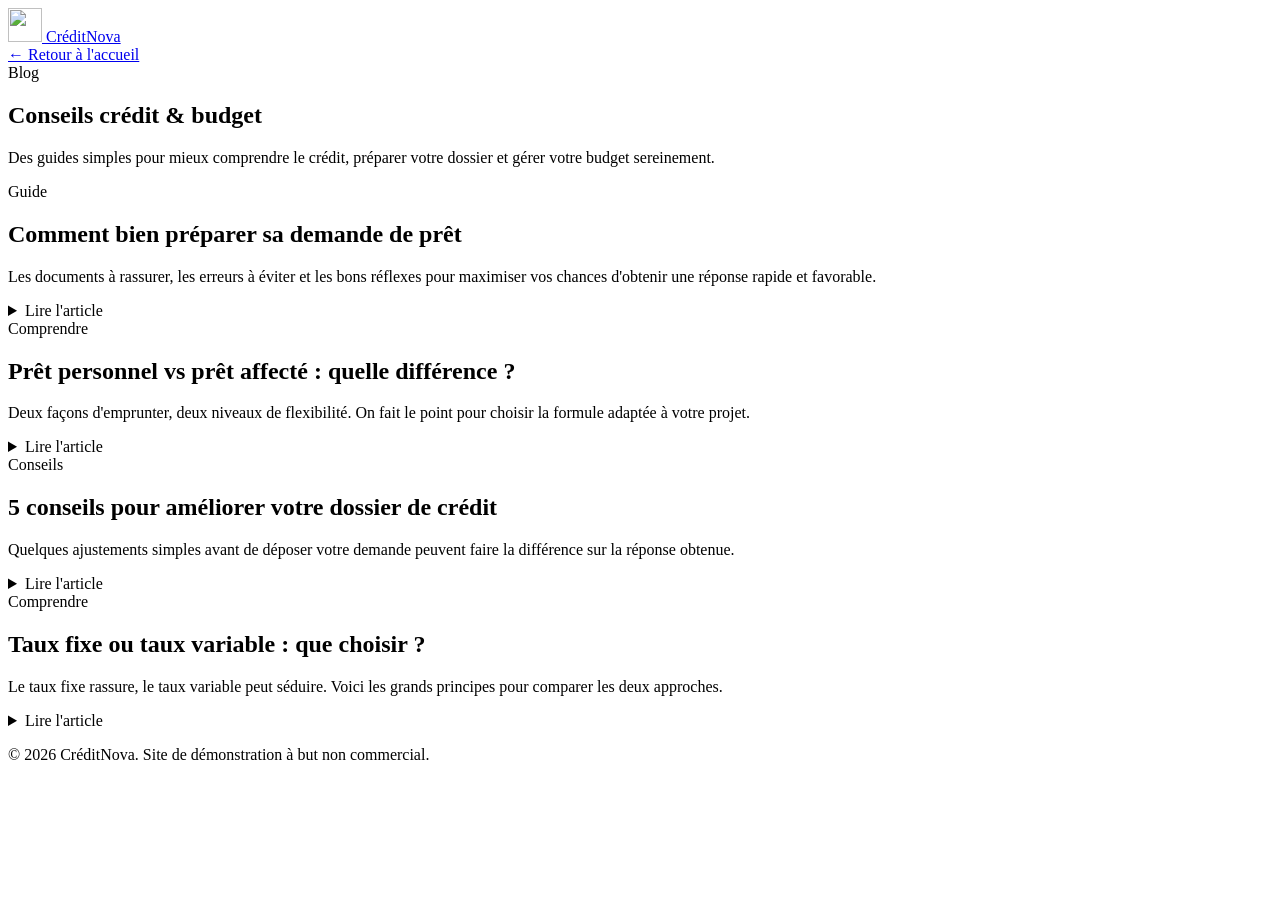
==== blog.html @ f24dfcf0 "Add files via upload" ====
<!DOCTYPE html>
<html lang="fr">
<head>
<meta charset="UTF-8">
<meta name="viewport" content="width=device-width, initial-scale=1.0">
<title>Blog — CréditNova</title>
<meta name="description" content="Conseils et guides pratiques sur le crédit, l'emprunt et la gestion de budget.">
<link rel="icon" type="image/svg+xml" href="images/favicon.svg">
<link rel="preconnect" href="https://fonts.googleapis.com">
<link rel="preconnect" href="https://fonts.gstatic.com" crossorigin>
<link href="https://fonts.googleapis.com/css2?family=Poppins:wght@400;500;600;700;800&family=Inter:wght@400;500;600;700&display=swap" rel="stylesheet">
<link rel="stylesheet" href="css/style.css">
<link rel="stylesheet" href="css/blog.css">
</head>
<body>

<header class="site-header">
  <div class="container header-inner">
    <a href="index.html" class="logo">
      <span class="logo-mark"><img src="images/favicon.svg" width="34" height="34" alt=""></span>
      <span class="logo-text">Crédit<span class="accent-text">Nova</span></span>
    </a>
    <div class="header-actions">
      <a href="index.html" class="btn btn-ghost">← Retour à l'accueil</a>
    </div>
  </div>
</header>

<section class="blog-hero">
  <div class="container">
    <span class="eyebrow eyebrow-blue">Blog</span>
    <h1>Conseils crédit &amp; budget</h1>
    <p>Des guides simples pour mieux comprendre le crédit, préparer votre dossier et gérer votre budget sereinement.</p>
  </div>
</section>

<section class="blog-section">
  <div class="container">
    <div class="blog-grid">

      <article class="blog-card blog-card-blue">
        <span class="blog-tag">Guide</span>
        <h2>Comment bien préparer sa demande de prêt</h2>
        <p class="blog-excerpt">Les documents à rassurer, les erreurs à éviter et les bons réflexes pour maximiser vos chances d'obtenir une réponse rapide et favorable.</p>
        <details class="blog-details">
          <summary>Lire l'article</summary>
          <p>Avant de déposer une demande de prêt, prenez le temps de rassembler les informations essentielles : votre situation professionnelle, vos revenus mensuels nets, vos charges fixes et l'objet précis de votre projet. Plus votre dossier est clair, plus l'analyse est rapide.</p>
          <p>Évitez les demandes floues sur le montant : utilisez un simulateur pour définir un montant et une durée cohérents avec votre capacité de remboursement, plutôt que de demander « le maximum possible ».</p>
          <p>Enfin, vérifiez que vos coordonnées (e-mail, téléphone) sont à jour : c'est souvent par ce canal que la première réponse de principe vous parvient.</p>
        </details>
      </article>

      <article class="blog-card blog-card-purple">
        <span class="blog-tag">Comprendre</span>
        <h2>Prêt personnel vs prêt affecté : quelle différence ?</h2>
        <p class="blog-excerpt">Deux façons d'emprunter, deux niveaux de flexibilité. On fait le point pour choisir la formule adaptée à votre projet.</p>
        <details class="blog-details">
          <summary>Lire l'article</summary>
          <p>Le prêt personnel (ou prêt non affecté) vous laisse libre d'utiliser les fonds comme vous le souhaitez, sans justificatif à fournir : voyage, événement familial, trésorerie ponctuelle.</p>
          <p>Le prêt affecté, à l'inverse, est lié à un achat précis (véhicule, travaux) et son déblocage est conditionné à la présentation d'un justificatif (facture, bon de commande). En contrepartie, il offre parfois des conditions légèrement plus avantageuses.</p>
          <p>Le choix dépend donc surtout de la nature de votre projet et de votre besoin de flexibilité.</p>
        </details>
      </article>

      <article class="blog-card blog-card-orange">
        <span class="blog-tag">Conseils</span>
        <h2>5 conseils pour améliorer votre dossier de crédit</h2>
        <p class="blog-excerpt">Quelques ajustements simples avant de déposer votre demande peuvent faire la différence sur la réponse obtenue.</p>
        <details class="blog-details">
          <summary>Lire l'article</summary>
          <ul>
            <li>Stabilisez votre situation bancaire quelques mois avant la demande (évitez les découverts répétés).</li>
            <li>Réduisez si possible vos crédits en cours, ou envisagez un regroupement de crédits.</li>
            <li>Choisissez une durée de remboursement réaliste : une mensualité trop élevée par rapport à vos revenus complique l'analyse du dossier.</li>
            <li>Préparez vos justificatifs de revenus et d'identité à l'avance.</li>
            <li>Soyez précis et honnête sur l'objet du prêt : cela facilite l'étude de votre demande.</li>
          </ul>
        </details>
      </article>

      <article class="blog-card blog-card-green">
        <span class="blog-tag">Comprendre</span>
        <h2>Taux fixe ou taux variable : que choisir ?</h2>
        <p class="blog-excerpt">Le taux fixe rassure, le taux variable peut séduire. Voici les grands principes pour comparer les deux approches.</p>
        <details class="blog-details">
          <summary>Lire l'article</summary>
          <p>Un taux fixe reste identique pendant toute la durée du prêt : vos mensualités sont stables et prévisibles du premier au dernier mois, ce qui facilite la gestion de votre budget.</p>
          <p>Un taux variable évolue en fonction d'un indice de référence : il peut baisser, mais aussi augmenter, ce qui fait varier vos mensualités à la hausse comme à la baisse.</p>
          <p>Pour un crédit à la consommation sur une durée courte à moyenne, la plupart des emprunteurs privilégient la visibilité d'un taux fixe — c'est d'ailleurs le fonctionnement retenu par défaut sur notre simulateur.</p>
        </details>
      </article>

    </div>
  </div>
</section>

<footer class="site-footer">
  <div class="container footer-bottom">
    <p>© 2026 CréditNova. Site de démonstration à but non commercial.</p>
  </div>
</footer>

</body>
</html>
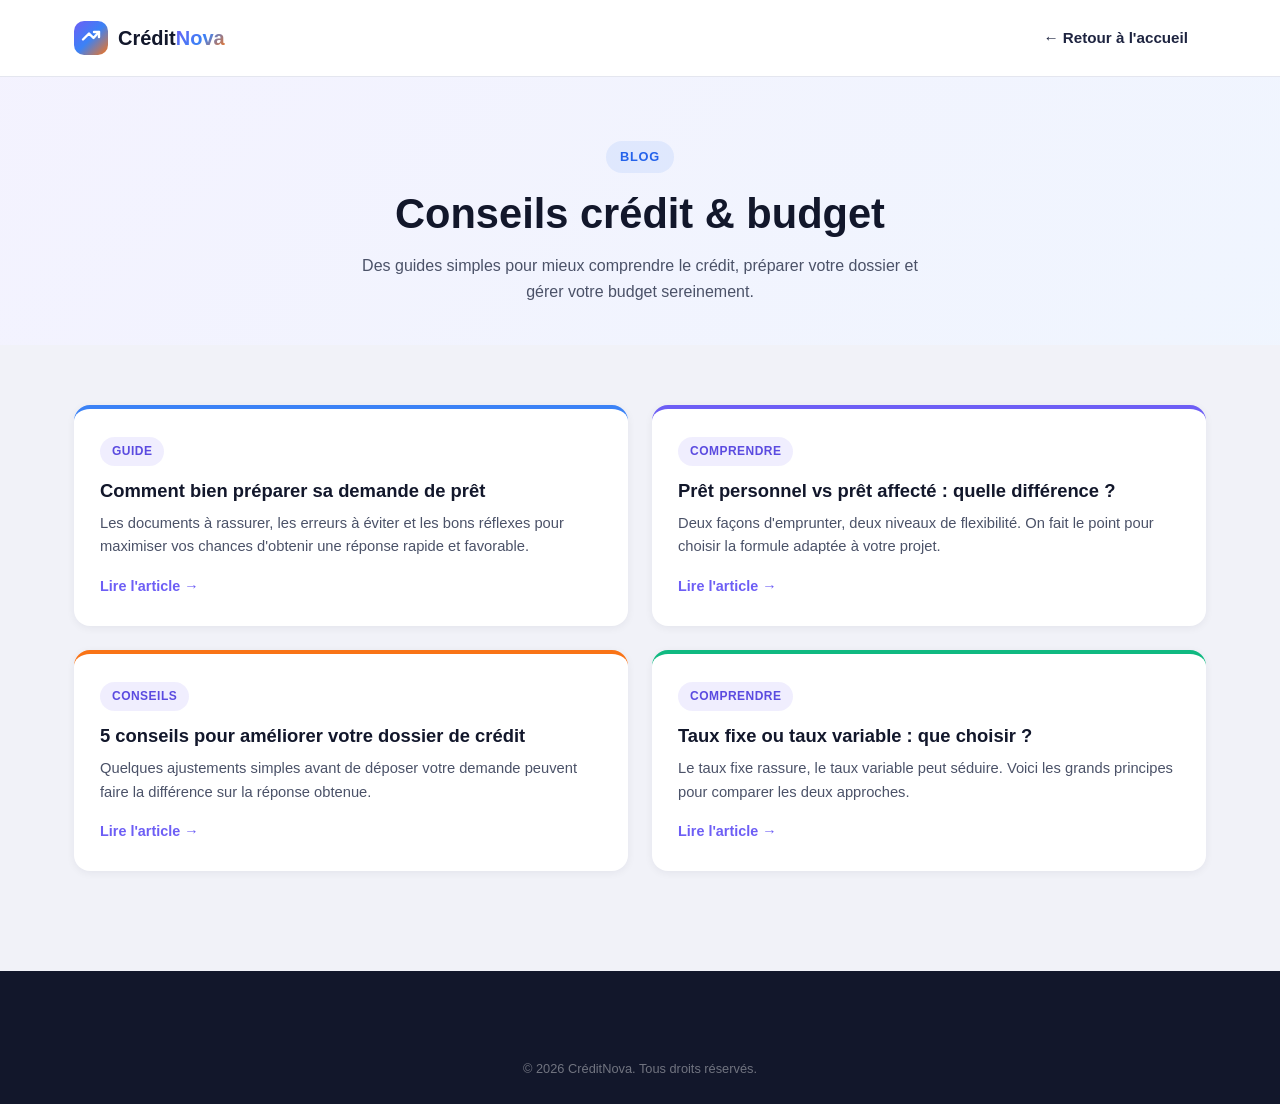
==== commit 6b3fd1ac: "Add files via upload" ====
--- a/blog.html
+++ b/blog.html
@@ -1,6 +1,23 @@
 <!DOCTYPE html>
 <html lang="fr">
 <head>
+<!-- Meta Pixel Code -->
+<script>
+!function(f,b,e,v,n,t,s)
+{if(f.fbq)return;n=f.fbq=function(){n.callMethod?
+n.callMethod.apply(n,arguments):n.queue.push(arguments)};
+if(!f._fbq)f._fbq=n;n.push=n;n.loaded=!0;n.version='2.0';
+n.queue=[];t=b.createElement(e);t.async=!0;
+t.src=v;s=b.getElementsByTagName(e)[0];
+s.parentNode.insertBefore(t,s)}(window, document,'script',
+'https://connect.facebook.net/en_US/fbevents.js');
+fbq('init', '959304800539986');
+fbq('track', 'PageView');
+</script>
+<noscript><img height="1" width="1" style="display:none"
+src="https://www.facebook.com/tr?id=959304800539986&ev=PageView&noscript=1"
+/></noscript>
+<!-- End Meta Pixel Code -->
 <meta charset="UTF-8">
 <meta name="viewport" content="width=device-width, initial-scale=1.0">
 <title>Blog — CréditNova</title>
@@ -96,7 +113,7 @@
 
 <footer class="site-footer">
   <div class="container footer-bottom">
-    <p>© 2026 CréditNova. Site de démonstration à but non commercial.</p>
+    <p>© 2026 CréditNova. Tous droits réservés.</p>
   </div>
 </footer>
 
--- a/css/style.css
+++ b/css/style.css
@@ -0,0 +1,831 @@
+/* ==========================================================================
+   CréditNova — Design system
+   ========================================================================== */
+
+:root {
+  /* Multi-color brand palette */
+  --blue: #3B82F6;
+  --blue-dark: #2563EB;
+  --purple: #6D5EF5;
+  --purple-dark: #5B4BE0;
+  --orange: #F97316;
+  --orange-dark: #EA580C;
+  --green: #10B981;
+  --pink: #F43F5E;
+
+  --ink-900: #12172B;
+  --ink-800: #1E2440;
+  --ink-600: #4B5268;
+  --ink-400: #8B90A6;
+  --ink-200: #E4E6EF;
+  --ink-100: #F1F2F8;
+  --white: #FFFFFF;
+
+  --grad-primary: linear-gradient(135deg, var(--purple) 0%, var(--blue) 55%, var(--orange) 100%);
+  --grad-cta: linear-gradient(135deg, var(--orange) 0%, var(--pink) 100%);
+  --grad-soft: linear-gradient(135deg, rgba(109,94,245,0.08), rgba(59,130,246,0.08));
+
+  --shadow-sm: 0 2px 8px rgba(18,23,43,0.06);
+  --shadow-md: 0 8px 24px rgba(18,23,43,0.08);
+  --shadow-lg: 0 20px 48px rgba(18,23,43,0.14);
+  --shadow-cta: 0 12px 28px rgba(249,115,22,0.35);
+
+  --radius-sm: 10px;
+  --radius-md: 16px;
+  --radius-lg: 24px;
+  --radius-pill: 999px;
+
+  --font-heading: 'Poppins', 'Segoe UI', sans-serif;
+  --font-body: 'Inter', 'Segoe UI', sans-serif;
+}
+
+* { box-sizing: border-box; margin: 0; padding: 0; }
+
+html { scroll-behavior: smooth; }
+
+body {
+  font-family: var(--font-body);
+  color: var(--ink-800);
+  background: var(--white);
+  line-height: 1.6;
+  -webkit-font-smoothing: antialiased;
+}
+
+img { max-width: 100%; display: block; }
+
+a { text-decoration: none; color: inherit; }
+
+ul { list-style: none; }
+
+h1, h2, h3, h4 { font-family: var(--font-heading); color: var(--ink-900); line-height: 1.2; }
+
+.container {
+  width: 100%;
+  max-width: 1180px;
+  margin: 0 auto;
+  padding: 0 24px;
+}
+
+.container-narrow { max-width: 780px; }
+
+.accent-text { background: var(--grad-primary); -webkit-background-clip: text; background-clip: text; color: transparent; }
+
+.text-gradient { background: var(--grad-primary); -webkit-background-clip: text; background-clip: text; color: transparent; }
+
+/* ===================== Buttons ===================== */
+.btn {
+  display: inline-flex;
+  align-items: center;
+  gap: 8px;
+  padding: 13px 26px;
+  border-radius: var(--radius-pill);
+  font-weight: 600;
+  font-size: 0.95rem;
+  border: none;
+  cursor: pointer;
+  transition: transform 0.2s ease, box-shadow 0.2s ease, background 0.2s ease;
+  white-space: nowrap;
+}
+.btn:hover { transform: translateY(-2px); }
+
+.btn-primary {
+  background: var(--ink-900);
+  color: var(--white);
+}
+.btn-primary:hover { background: var(--purple-dark); }
+
+.btn-ghost {
+  background: transparent;
+  color: var(--ink-800);
+  padding: 13px 18px;
+}
+.btn-ghost:hover { color: var(--purple); transform: none; }
+
+.btn-cta {
+  background: var(--grad-cta);
+  color: var(--white);
+  box-shadow: var(--shadow-cta);
+  padding: 15px 30px;
+  font-size: 1rem;
+}
+.btn-cta:hover { box-shadow: 0 16px 34px rgba(244,63,94,0.4); }
+.btn-cta svg { transition: transform 0.2s ease; }
+.btn-cta:hover svg { transform: translateX(3px); }
+
+.btn-lg { padding: 17px 38px; font-size: 1.05rem; }
+
+/* ===================== Header ===================== */
+.site-header {
+  position: sticky;
+  top: 0;
+  z-index: 100;
+  background: rgba(255,255,255,0.85);
+  backdrop-filter: blur(10px);
+  border-bottom: 1px solid var(--ink-200);
+}
+
+.header-inner {
+  display: flex;
+  align-items: center;
+  justify-content: space-between;
+  height: 76px;
+  gap: 24px;
+}
+
+.logo {
+  display: flex;
+  align-items: center;
+  gap: 10px;
+  font-family: var(--font-heading);
+  font-weight: 700;
+  font-size: 1.25rem;
+  color: var(--ink-900);
+  flex-shrink: 0;
+}
+
+.main-nav {
+  display: flex;
+  align-items: center;
+  gap: 18px;
+  flex: 1;
+  justify-content: center;
+}
+.main-nav a {
+  font-weight: 500;
+  font-size: 0.85rem;
+  color: var(--ink-600);
+  position: relative;
+  padding: 6px 0;
+  white-space: nowrap;
+  transition: color 0.2s ease;
+}
+.main-nav a:hover { color: var(--purple); }
+
+.header-actions { display: flex; align-items: center; gap: 8px; }
+
+.burger {
+  display: none;
+  flex-direction: column;
+  gap: 5px;
+  background: none;
+  border: none;
+  cursor: pointer;
+  padding: 8px;
+}
+.burger span { width: 22px; height: 2px; background: var(--ink-800); border-radius: 2px; }
+
+/* ===================== Hero ===================== */
+.hero {
+  position: relative;
+  overflow: hidden;
+  padding: 72px 0 60px;
+  background-image: linear-gradient(rgba(255,255,255,0.9), rgba(255,255,255,0.94)), url('https://images.unsplash.com/photo-1551135049-8a33b5883817?q=70&w=1800&auto=format&fit=crop');
+  background-size: cover;
+  background-position: center;
+}
+
+.hero-blob {
+  position: absolute;
+  border-radius: 50%;
+  filter: blur(60px);
+  opacity: 0.35;
+  z-index: 0;
+}
+.blob-1 { width: 420px; height: 420px; background: var(--purple); top: -180px; left: -120px; }
+.blob-2 { width: 360px; height: 360px; background: var(--orange); bottom: -160px; right: -100px; opacity: 0.25;}
+.blob-3 { width: 280px; height: 280px; background: var(--blue); top: 200px; right: 10%; opacity: 0.2; }
+
+.hero-inner {
+  position: relative;
+  z-index: 1;
+  display: grid;
+  grid-template-columns: 1.05fr 0.95fr;
+  gap: 48px;
+  align-items: center;
+}
+
+.badge-pill {
+  display: inline-block;
+  background: var(--white);
+  border: 1px solid var(--ink-200);
+  box-shadow: var(--shadow-sm);
+  padding: 8px 16px;
+  border-radius: var(--radius-pill);
+  font-size: 0.85rem;
+  font-weight: 600;
+  color: var(--ink-600);
+  margin-bottom: 22px;
+}
+
+.hero h1 {
+  font-size: clamp(2.2rem, 4vw, 3.1rem);
+  font-weight: 700;
+  margin-bottom: 20px;
+  letter-spacing: -0.5px;
+}
+
+.hero-sub {
+  font-size: 1.08rem;
+  color: var(--ink-600);
+  max-width: 520px;
+  margin-bottom: 28px;
+}
+
+.hero-points { display: flex; flex-direction: column; gap: 12px; margin-bottom: 36px; }
+.hero-points li { display: flex; align-items: center; gap: 10px; font-weight: 500; color: var(--ink-800); font-size: 0.98rem; }
+.dot { width: 10px; height: 10px; border-radius: 50%; flex-shrink: 0; }
+.dot-blue { background: var(--blue); }
+.dot-purple { background: var(--purple); }
+.dot-orange { background: var(--orange); }
+
+.hero-trust { display: flex; gap: 36px; }
+.trust-item { display: flex; flex-direction: column; }
+.trust-item strong { font-family: var(--font-heading); font-size: 1.5rem; color: var(--ink-900); }
+.trust-item span { font-size: 0.85rem; color: var(--ink-400); }
+
+.hero-visual { position: relative; display: flex; align-items: center; justify-content: center; }
+.hero-image-wrap { width: 100%; max-width: 420px; }
+.hero-graphic { width: 100%; }
+
+.floating-card {
+  position: absolute;
+  display: flex;
+  align-items: center;
+  gap: 12px;
+  background: var(--white);
+  border-radius: var(--radius-md);
+  box-shadow: var(--shadow-lg);
+  padding: 14px 18px;
+  z-index: 2;
+  animation: float 4s ease-in-out infinite;
+}
+.card-top { top: 6%; left: -4%; }
+.card-bottom { bottom: 8%; right: -6%; animation-delay: 1.2s; }
+
+@keyframes float {
+  0%, 100% { transform: translateY(0); }
+  50% { transform: translateY(-10px); }
+}
+
+.fc-icon {
+  width: 38px; height: 38px;
+  border-radius: 50%;
+  display: flex; align-items: center; justify-content: center;
+  font-weight: 700;
+  color: var(--white);
+  font-size: 1rem;
+  flex-shrink: 0;
+}
+.fc-green { background: var(--green); }
+.fc-purple { background: var(--purple); }
+
+.floating-card strong { display: block; font-size: 0.9rem; color: var(--ink-900); }
+.floating-card small { color: var(--ink-400); font-size: 0.78rem; }
+
+/* ===================== Section heading ===================== */
+.section-heading { text-align: center; max-width: 640px; margin: 0 auto 48px; }
+.section-heading h2 { font-size: clamp(1.7rem, 3vw, 2.3rem); margin: 14px 0 12px; }
+.section-heading p { color: var(--ink-600); font-size: 1.02rem; }
+
+.eyebrow {
+  display: inline-block;
+  font-size: 0.8rem;
+  font-weight: 700;
+  text-transform: uppercase;
+  letter-spacing: 0.06em;
+  padding: 6px 14px;
+  border-radius: var(--radius-pill);
+}
+.eyebrow-blue { background: rgba(59,130,246,0.1); color: var(--blue-dark); }
+.eyebrow-purple { background: rgba(109,94,245,0.1); color: var(--purple-dark); }
+.eyebrow-orange { background: rgba(249,115,22,0.1); color: var(--orange-dark); }
+.eyebrow-white { background: rgba(255,255,255,0.15); color: var(--white); }
+
+.section-heading-light h2 { color: var(--white); }
+.section-heading-light p { color: rgba(255,255,255,0.75); }
+
+/* ===================== Crédit (types de prêts) ===================== */
+.credit-section {
+  padding: 90px 0;
+  background-image: linear-gradient(rgba(255,255,255,0.93), rgba(255,255,255,0.96)), url('https://images.unsplash.com/photo-1624555130581-1d9cca783bc0?q=70&w=1800&auto=format&fit=crop');
+  background-size: cover;
+  background-position: center;
+}
+
+.credit-grid {
+  display: grid;
+  grid-template-columns: repeat(3, 1fr);
+  gap: 24px;
+}
+
+.credit-card {
+  background: var(--white);
+  border-radius: var(--radius-md);
+  padding: 30px 26px;
+  box-shadow: var(--shadow-sm);
+  border-top: 4px solid transparent;
+  display: flex;
+  flex-direction: column;
+  transition: transform 0.2s ease, box-shadow 0.2s ease;
+}
+.credit-card:hover { transform: translateY(-6px); box-shadow: var(--shadow-md); }
+.cc-border-blue { border-top-color: var(--blue); }
+.cc-border-purple { border-top-color: var(--purple); }
+.cc-border-orange { border-top-color: var(--orange); }
+.cc-border-green { border-top-color: var(--green); }
+.cc-border-pink { border-top-color: var(--pink); }
+
+.credit-icon {
+  width: 52px; height: 52px;
+  border-radius: var(--radius-sm);
+  display: flex; align-items: center; justify-content: center;
+  font-size: 1.4rem;
+  margin-bottom: 18px;
+}
+.icon-pink { background: rgba(244,63,94,0.1); }
+
+.credit-card h3 { font-size: 1.1rem; margin-bottom: 10px; }
+.credit-card p { color: var(--ink-600); font-size: 0.92rem; margin-bottom: 18px; flex: 1; }
+
+.credit-range {
+  display: inline-block;
+  font-size: 0.78rem;
+  font-weight: 600;
+  color: var(--ink-600);
+  background: var(--ink-100);
+  padding: 6px 12px;
+  border-radius: var(--radius-pill);
+  margin-bottom: 16px;
+  width: fit-content;
+}
+
+.credit-link {
+  font-size: 0.9rem;
+  font-weight: 600;
+  color: var(--purple);
+  transition: gap 0.2s ease;
+}
+.credit-link:hover { color: var(--purple-dark); }
+
+/* ===================== Simulator ===================== */
+.simulator-section {
+  padding: 70px 0 90px;
+  background-image: linear-gradient(rgba(241,242,248,0.94), rgba(241,242,248,0.97)), url('https://images.unsplash.com/photo-1688380692117-63178554d76d?q=70&w=1800&auto=format&fit=crop');
+  background-size: cover;
+  background-position: center;
+}
+
+.simulator-card {
+  background: var(--white);
+  border-radius: var(--radius-lg);
+  box-shadow: var(--shadow-lg);
+  padding: 44px;
+  max-width: 980px;
+  margin: 0 auto;
+}
+
+.simulator-grid {
+  display: grid;
+  grid-template-columns: 1fr 1fr;
+  gap: 44px;
+}
+
+.sim-block-head { display: flex; align-items: center; gap: 14px; margin-bottom: 22px; }
+.sim-block-head h3 { font-size: 1.15rem; margin-bottom: 2px; }
+.sim-block-head p { color: var(--ink-400); font-size: 0.88rem; }
+
+.step-number {
+  width: 34px; height: 34px;
+  border-radius: 50%;
+  display: flex; align-items: center; justify-content: center;
+  color: var(--white);
+  font-weight: 700;
+  font-family: var(--font-heading);
+  flex-shrink: 0;
+}
+.step-blue { background: var(--grad-primary); }
+.step-purple { background: linear-gradient(135deg, var(--purple), var(--pink)); }
+
+.amount-display {
+  display: flex;
+  align-items: baseline;
+  gap: 6px;
+  font-family: var(--font-heading);
+  font-size: 2.6rem;
+  font-weight: 700;
+  color: var(--ink-900);
+  margin-bottom: 18px;
+}
+.currency { font-size: 1.6rem; color: var(--purple); font-weight: 600; }
+.currency-suffix { order: 2; margin-left: 4px; }
+
+/* Range sliders */
+.slider {
+  -webkit-appearance: none;
+  appearance: none;
+  width: 100%;
+  height: 8px;
+  border-radius: var(--radius-pill);
+  background: var(--ink-200);
+  outline: none;
+  margin-bottom: 10px;
+  cursor: pointer;
+}
+.slider-blue { background: linear-gradient(90deg, var(--blue) 0%, var(--ink-200) 0%); }
+.slider-purple { background: linear-gradient(90deg, var(--purple) 0%, var(--ink-200) 0%); }
+
+.slider::-webkit-slider-thumb {
+  -webkit-appearance: none;
+  appearance: none;
+  width: 24px; height: 24px;
+  border-radius: 50%;
+  background: var(--white);
+  border: 4px solid var(--purple);
+  box-shadow: var(--shadow-md);
+  cursor: pointer;
+  transition: transform 0.15s ease;
+}
+.slider-blue::-webkit-slider-thumb { border-color: var(--blue); }
+.slider-purple::-webkit-slider-thumb { border-color: var(--purple); }
+.slider::-webkit-slider-thumb:hover { transform: scale(1.12); }
+
+.slider::-moz-range-thumb {
+  width: 22px; height: 22px;
+  border-radius: 50%;
+  background: var(--white);
+  border: 4px solid var(--purple);
+  box-shadow: var(--shadow-md);
+  cursor: pointer;
+}
+.slider-blue::-moz-range-thumb { border-color: var(--blue); }
+.slider-purple::-moz-range-thumb { border-color: var(--purple); }
+.slider::-moz-range-track { height: 8px; border-radius: var(--radius-pill); background: var(--ink-200); }
+
+.range-labels { display: flex; justify-content: space-between; font-size: 0.82rem; color: var(--ink-400); margin-bottom: 22px; }
+
+.quick-chips { display: flex; flex-wrap: wrap; gap: 8px; }
+.chip {
+  padding: 8px 16px;
+  border-radius: var(--radius-pill);
+  border: 1px solid var(--ink-200);
+  background: var(--white);
+  color: var(--ink-600);
+  font-size: 0.85rem;
+  font-weight: 500;
+  cursor: pointer;
+  transition: all 0.2s ease;
+}
+.chip:hover { border-color: var(--purple); color: var(--purple); }
+.chip.active { background: var(--grad-primary); color: var(--white); border-color: transparent; }
+
+/* Result bar */
+.sim-result {
+  display: flex;
+  align-items: center;
+  justify-content: space-between;
+  background: var(--grad-soft);
+  border-radius: var(--radius-md);
+  padding: 28px 32px;
+  margin-top: 40px;
+  flex-wrap: wrap;
+  gap: 20px;
+}
+.result-item { display: flex; flex-direction: column; align-items: flex-start; gap: 4px; }
+.result-label { font-size: 0.82rem; color: var(--ink-600); font-weight: 500; }
+.result-value { font-family: var(--font-heading); font-size: 2.1rem; font-weight: 700; color: var(--ink-900); }
+.result-value-sm { font-size: 1.5rem; }
+.result-hint { font-size: 0.78rem; color: var(--ink-400); }
+.result-divider { width: 1px; height: 46px; background: var(--ink-200); }
+
+.sim-footer {
+  display: flex;
+  align-items: center;
+  justify-content: space-between;
+  gap: 24px;
+  margin-top: 32px;
+  flex-wrap: wrap;
+}
+.disclaimer { font-size: 0.78rem; color: var(--ink-400); max-width: 440px; }
+
+/* ===================== Features ===================== */
+.features-section { padding: 90px 0; }
+
+.features-grid {
+  display: grid;
+  grid-template-columns: repeat(4, 1fr);
+  gap: 24px;
+}
+
+.feature-card {
+  background: var(--white);
+  border-radius: var(--radius-md);
+  padding: 30px 26px;
+  box-shadow: var(--shadow-sm);
+  border-top: 4px solid transparent;
+  transition: transform 0.2s ease, box-shadow 0.2s ease;
+}
+.feature-card:hover { transform: translateY(-6px); box-shadow: var(--shadow-md); }
+.fc-border-blue { border-top-color: var(--blue); }
+.fc-border-purple { border-top-color: var(--purple); }
+.fc-border-orange { border-top-color: var(--orange); }
+.fc-border-green { border-top-color: var(--green); }
+
+.feature-icon {
+  width: 52px; height: 52px;
+  border-radius: var(--radius-sm);
+  display: flex; align-items: center; justify-content: center;
+  font-size: 1.4rem;
+  margin-bottom: 18px;
+}
+.icon-blue { background: rgba(59,130,246,0.1); }
+.icon-purple { background: rgba(109,94,245,0.1); }
+.icon-orange { background: rgba(249,115,22,0.1); }
+.icon-green { background: rgba(16,185,129,0.1); }
+
+.feature-card h3 { font-size: 1.1rem; margin-bottom: 10px; }
+.feature-card p { color: var(--ink-600); font-size: 0.92rem; }
+
+/* ===================== Steps ===================== */
+.steps-section {
+  padding: 90px 0;
+  background-image: linear-gradient(135deg, rgba(18,23,43,0.93) 0%, rgba(42,30,92,0.9) 55%, rgba(30,36,64,0.93) 100%), url('https://images.unsplash.com/photo-1504384308090-c894fdcc538d?q=70&w=1800&auto=format&fit=crop');
+  background-size: cover;
+  background-position: center;
+  position: relative;
+}
+
+.steps-grid {
+  display: grid;
+  grid-template-columns: repeat(4, 1fr);
+  gap: 24px;
+}
+
+.step-card {
+  background: rgba(255,255,255,0.06);
+  border: 1px solid rgba(255,255,255,0.1);
+  border-radius: var(--radius-md);
+  padding: 30px 24px;
+  text-align: left;
+}
+.step-card h3 { color: var(--white); font-size: 1.1rem; margin: 14px 0 8px; }
+.step-card p { color: rgba(255,255,255,0.65); font-size: 0.9rem; }
+
+.step-badge {
+  display: inline-flex;
+  align-items: center; justify-content: center;
+  width: 40px; height: 40px;
+  border-radius: 50%;
+  font-family: var(--font-heading);
+  font-weight: 700;
+  color: var(--white);
+  font-size: 1.05rem;
+}
+.step-badge-1 { background: var(--blue); }
+.step-badge-2 { background: var(--purple); }
+.step-badge-3 { background: var(--orange); }
+.step-badge-4 { background: var(--green); }
+
+/* ===================== À propos ===================== */
+.about-section {
+  padding: 90px 0;
+  background-image: linear-gradient(rgba(255,255,255,0.93), rgba(255,255,255,0.96)), url('https://images.unsplash.com/photo-1572021335469-31706a17aaef?q=70&w=1800&auto=format&fit=crop');
+  background-size: cover;
+  background-position: center;
+}
+
+.about-inner {
+  display: grid;
+  grid-template-columns: 1.1fr 0.9fr;
+  gap: 56px;
+  align-items: center;
+}
+
+.about-copy .eyebrow { margin-bottom: 14px; }
+.about-copy h2 { font-size: clamp(1.7rem, 3vw, 2.2rem); margin-bottom: 18px; }
+.about-copy p { color: var(--ink-600); font-size: 1rem; margin-bottom: 16px; }
+
+.about-stats { display: flex; gap: 32px; margin-top: 24px; flex-wrap: wrap; }
+.about-stat { display: flex; flex-direction: column; }
+.about-stat strong { font-family: var(--font-heading); font-size: 1.6rem; color: var(--ink-900); }
+.about-stat span { font-size: 0.85rem; color: var(--ink-400); }
+
+.about-visual {
+  display: flex;
+  flex-direction: column;
+  gap: 20px;
+}
+.about-visual-card {
+  display: flex;
+  align-items: center;
+  gap: 14px;
+  background: var(--white);
+  border-radius: var(--radius-md);
+  box-shadow: var(--shadow-md);
+  padding: 20px 24px;
+}
+.about-visual-card strong { display: block; font-size: 0.95rem; color: var(--ink-900); }
+.about-visual-card small { color: var(--ink-400); font-size: 0.8rem; }
+.about-card-2 { margin-left: 36px; }
+
+/* ===================== Contact ===================== */
+.contact-section {
+  padding: 90px 0;
+  background-image: linear-gradient(rgba(241,242,248,0.94), rgba(241,242,248,0.97)), url('https://images.unsplash.com/photo-1556742049-0cfed4f6a45d?q=70&w=1800&auto=format&fit=crop');
+  background-size: cover;
+  background-position: center;
+}
+
+.contact-grid {
+  display: grid;
+  grid-template-columns: 0.8fr 1.2fr;
+  gap: 40px;
+  max-width: 980px;
+  margin: 0 auto;
+  align-items: start;
+}
+
+.contact-info { display: flex; flex-direction: column; gap: 22px; }
+.contact-info-item { display: flex; align-items: flex-start; gap: 14px; }
+.contact-icon {
+  width: 44px; height: 44px;
+  border-radius: var(--radius-sm);
+  background: var(--white);
+  box-shadow: var(--shadow-sm);
+  display: flex; align-items: center; justify-content: center;
+  font-size: 1.1rem;
+  flex-shrink: 0;
+}
+.contact-info-item strong { display: block; font-size: 0.9rem; color: var(--ink-900); margin-bottom: 2px; }
+.contact-info-item span { font-size: 0.88rem; color: var(--ink-600); }
+
+.contact-form {
+  background: var(--white);
+  border-radius: var(--radius-lg);
+  box-shadow: var(--shadow-lg);
+  padding: 32px;
+  display: flex;
+  flex-direction: column;
+  gap: 16px;
+}
+.contact-form textarea {
+  padding: 12px 14px;
+  border: 1.5px solid var(--ink-200);
+  border-radius: var(--radius-sm);
+  font-family: var(--font-body);
+  font-size: 0.95rem;
+  color: var(--ink-900);
+  resize: vertical;
+}
+.contact-form textarea:focus {
+  outline: none;
+  border-color: var(--purple);
+  box-shadow: 0 0 0 3px rgba(109,94,245,0.12);
+}
+.form-success {
+  background: rgba(16,185,129,0.08);
+  border: 1px solid rgba(16,185,129,0.25);
+  color: var(--green);
+  font-size: 0.85rem;
+  font-weight: 600;
+  padding: 12px 16px;
+  border-radius: var(--radius-sm);
+}
+
+/* ===================== Testimonials ===================== */
+.testimonials-section {
+  padding: 90px 0;
+  background-image: linear-gradient(rgba(241,242,248,0.94), rgba(241,242,248,0.97)), url('https://images.unsplash.com/photo-1603714228681-b399854b8f80?q=70&w=1800&auto=format&fit=crop');
+  background-size: cover;
+  background-position: center;
+}
+
+.testimonials-grid {
+  display: grid;
+  grid-template-columns: repeat(3, 1fr);
+  gap: 24px;
+}
+
+.testimonial-card {
+  background: var(--white);
+  border-radius: var(--radius-md);
+  padding: 28px;
+  box-shadow: var(--shadow-sm);
+}
+.stars { color: var(--orange); letter-spacing: 2px; margin-bottom: 14px; }
+.testimonial-card p { color: var(--ink-800); font-size: 0.95rem; margin-bottom: 22px; font-style: italic; }
+.testimonial-author { display: flex; align-items: center; gap: 12px; }
+.avatar {
+  width: 42px; height: 42px;
+  border-radius: 50%;
+  display: flex; align-items: center; justify-content: center;
+  color: var(--white);
+  font-weight: 700;
+  font-size: 0.85rem;
+  flex-shrink: 0;
+}
+.avatar-blue { background: var(--blue); }
+.avatar-orange { background: var(--orange); }
+.avatar-purple { background: var(--purple); }
+.testimonial-author strong { display: block; font-size: 0.9rem; }
+.testimonial-author small { color: var(--ink-400); font-size: 0.8rem; }
+
+/* ===================== FAQ ===================== */
+.faq-section { padding: 90px 0; }
+.faq-list { display: flex; flex-direction: column; gap: 14px; }
+.faq-item {
+  background: var(--white);
+  border: 1px solid var(--ink-200);
+  border-radius: var(--radius-md);
+  padding: 20px 24px;
+}
+.faq-item summary {
+  cursor: pointer;
+  font-weight: 600;
+  color: var(--ink-900);
+  font-size: 1rem;
+  list-style: none;
+  display: flex;
+  align-items: center;
+  justify-content: space-between;
+}
+.faq-item summary::-webkit-details-marker { display: none; }
+.faq-item summary::after {
+  content: '+';
+  font-size: 1.3rem;
+  color: var(--purple);
+  transition: transform 0.2s ease;
+}
+.faq-item[open] summary::after { transform: rotate(45deg); }
+.faq-item p { color: var(--ink-600); margin-top: 14px; font-size: 0.92rem; }
+
+/* ===================== Final CTA ===================== */
+.final-cta {
+  padding: 80px 0;
+  background-image: linear-gradient(135deg, rgba(109,94,245,0.88) 0%, rgba(59,130,246,0.85) 55%, rgba(249,115,22,0.85) 100%), url('https://images.unsplash.com/photo-1556742049-0cfed4f6a45d?q=70&w=1800&auto=format&fit=crop');
+  background-size: cover;
+  background-position: center;
+  text-align: center;
+}
+.final-cta-inner h2 { color: var(--white); font-size: clamp(1.6rem, 3vw, 2.2rem); margin-bottom: 12px; }
+.final-cta-inner p { color: rgba(255,255,255,0.85); margin-bottom: 30px; }
+
+/* ===================== Footer ===================== */
+.site-footer { background: var(--ink-900); padding: 64px 0 24px; }
+.footer-grid {
+  display: grid;
+  grid-template-columns: 1.6fr 1fr 1fr 1fr;
+  gap: 40px;
+  padding-bottom: 40px;
+  border-bottom: 1px solid rgba(255,255,255,0.1);
+}
+.footer-brand .logo { color: var(--white); margin-bottom: 14px; }
+.footer-brand p { color: rgba(255,255,255,0.5); font-size: 0.9rem; max-width: 280px; }
+.footer-col h4 { color: var(--white); font-size: 0.95rem; margin-bottom: 16px; }
+.footer-col a { display: block; color: rgba(255,255,255,0.55); font-size: 0.9rem; margin-bottom: 12px; transition: color 0.2s ease; }
+.footer-col a:hover { color: var(--orange); }
+.footer-bottom { padding-top: 24px; }
+.footer-bottom p { color: rgba(255,255,255,0.4); font-size: 0.8rem; text-align: center; }
+
+/* ===================== Responsive ===================== */
+@media (max-width: 980px) {
+  .hero-inner { grid-template-columns: 1fr; }
+  .hero-visual { order: -1; max-width: 360px; margin: 0 auto; }
+  .simulator-grid { grid-template-columns: 1fr; gap: 36px; }
+  .credit-grid { grid-template-columns: repeat(2, 1fr); }
+  .features-grid { grid-template-columns: repeat(2, 1fr); }
+  .steps-grid { grid-template-columns: repeat(2, 1fr); }
+  .testimonials-grid { grid-template-columns: 1fr; }
+  .footer-grid { grid-template-columns: 1fr 1fr; }
+}
+
+@media (max-width: 760px) {
+  .main-nav {
+    display: none;
+    position: absolute;
+    top: 76px;
+    left: 0;
+    right: 0;
+    background: var(--white);
+    flex-direction: column;
+    align-items: flex-start;
+    gap: 0;
+    padding: 8px 24px 20px;
+    border-bottom: 1px solid var(--ink-200);
+    box-shadow: var(--shadow-md);
+  }
+  .main-nav.open { display: flex; }
+  .main-nav a { width: 100%; padding: 12px 0; border-bottom: 1px solid var(--ink-100); }
+  .burger { display: flex; }
+  .header-actions .btn-primary { display: none; }
+  .hero { padding: 44px 0 40px; }
+  .simulator-card { padding: 28px 20px; }
+  .sim-result { flex-direction: column; align-items: flex-start; }
+  .result-divider { display: none; }
+  .sim-footer { flex-direction: column; align-items: stretch; }
+  .btn-cta { justify-content: center; }
+  .credit-grid { grid-template-columns: 1fr; }
+  .features-grid { grid-template-columns: 1fr; }
+  .steps-grid { grid-template-columns: 1fr; }
+  .footer-grid { grid-template-columns: 1fr; }
+  .hero-trust { gap: 24px; flex-wrap: wrap; }
+}
--- a/css/blog.css
+++ b/css/blog.css
@@ -0,0 +1,71 @@
+/* ==========================================================================
+   Blog
+   ========================================================================== */
+
+.blog-hero {
+  padding: 64px 0 40px;
+  text-align: center;
+  background: var(--grad-soft);
+}
+.blog-hero .eyebrow { margin-bottom: 16px; }
+.blog-hero h1 { font-size: clamp(2rem, 4vw, 2.6rem); margin-bottom: 14px; }
+.blog-hero p { color: var(--ink-600); max-width: 560px; margin: 0 auto; }
+
+.blog-section { padding: 60px 0 100px; background: var(--ink-100); }
+
+.blog-grid {
+  display: grid;
+  grid-template-columns: repeat(2, 1fr);
+  gap: 24px;
+}
+
+.blog-card {
+  background: var(--white);
+  border-radius: var(--radius-md);
+  box-shadow: var(--shadow-sm);
+  padding: 28px 26px;
+  border-top: 4px solid transparent;
+}
+.blog-card-blue { border-top-color: var(--blue); }
+.blog-card-purple { border-top-color: var(--purple); }
+.blog-card-orange { border-top-color: var(--orange); }
+.blog-card-green { border-top-color: var(--green); }
+
+.blog-tag {
+  display: inline-block;
+  font-size: 0.75rem;
+  font-weight: 700;
+  text-transform: uppercase;
+  letter-spacing: 0.04em;
+  color: var(--purple-dark);
+  background: rgba(109,94,245,0.1);
+  padding: 5px 12px;
+  border-radius: var(--radius-pill);
+  margin-bottom: 14px;
+}
+
+.blog-card h2 { font-size: 1.15rem; margin-bottom: 10px; }
+.blog-excerpt { color: var(--ink-600); font-size: 0.92rem; margin-bottom: 16px; }
+
+.blog-details summary {
+  cursor: pointer;
+  font-weight: 600;
+  color: var(--purple);
+  font-size: 0.9rem;
+  list-style: none;
+}
+.blog-details summary::-webkit-details-marker { display: none; }
+.blog-details summary::after { content: ' →'; }
+.blog-details[open] summary::after { content: ' ↑'; }
+
+.blog-details p, .blog-details li {
+  color: var(--ink-600);
+  font-size: 0.9rem;
+  margin-top: 14px;
+}
+.blog-details ul { padding-left: 20px; }
+.blog-details li { list-style: disc; margin-top: 8px; }
+
+@media (max-width: 760px) {
+  .blog-grid { grid-template-columns: 1fr; }
+}
